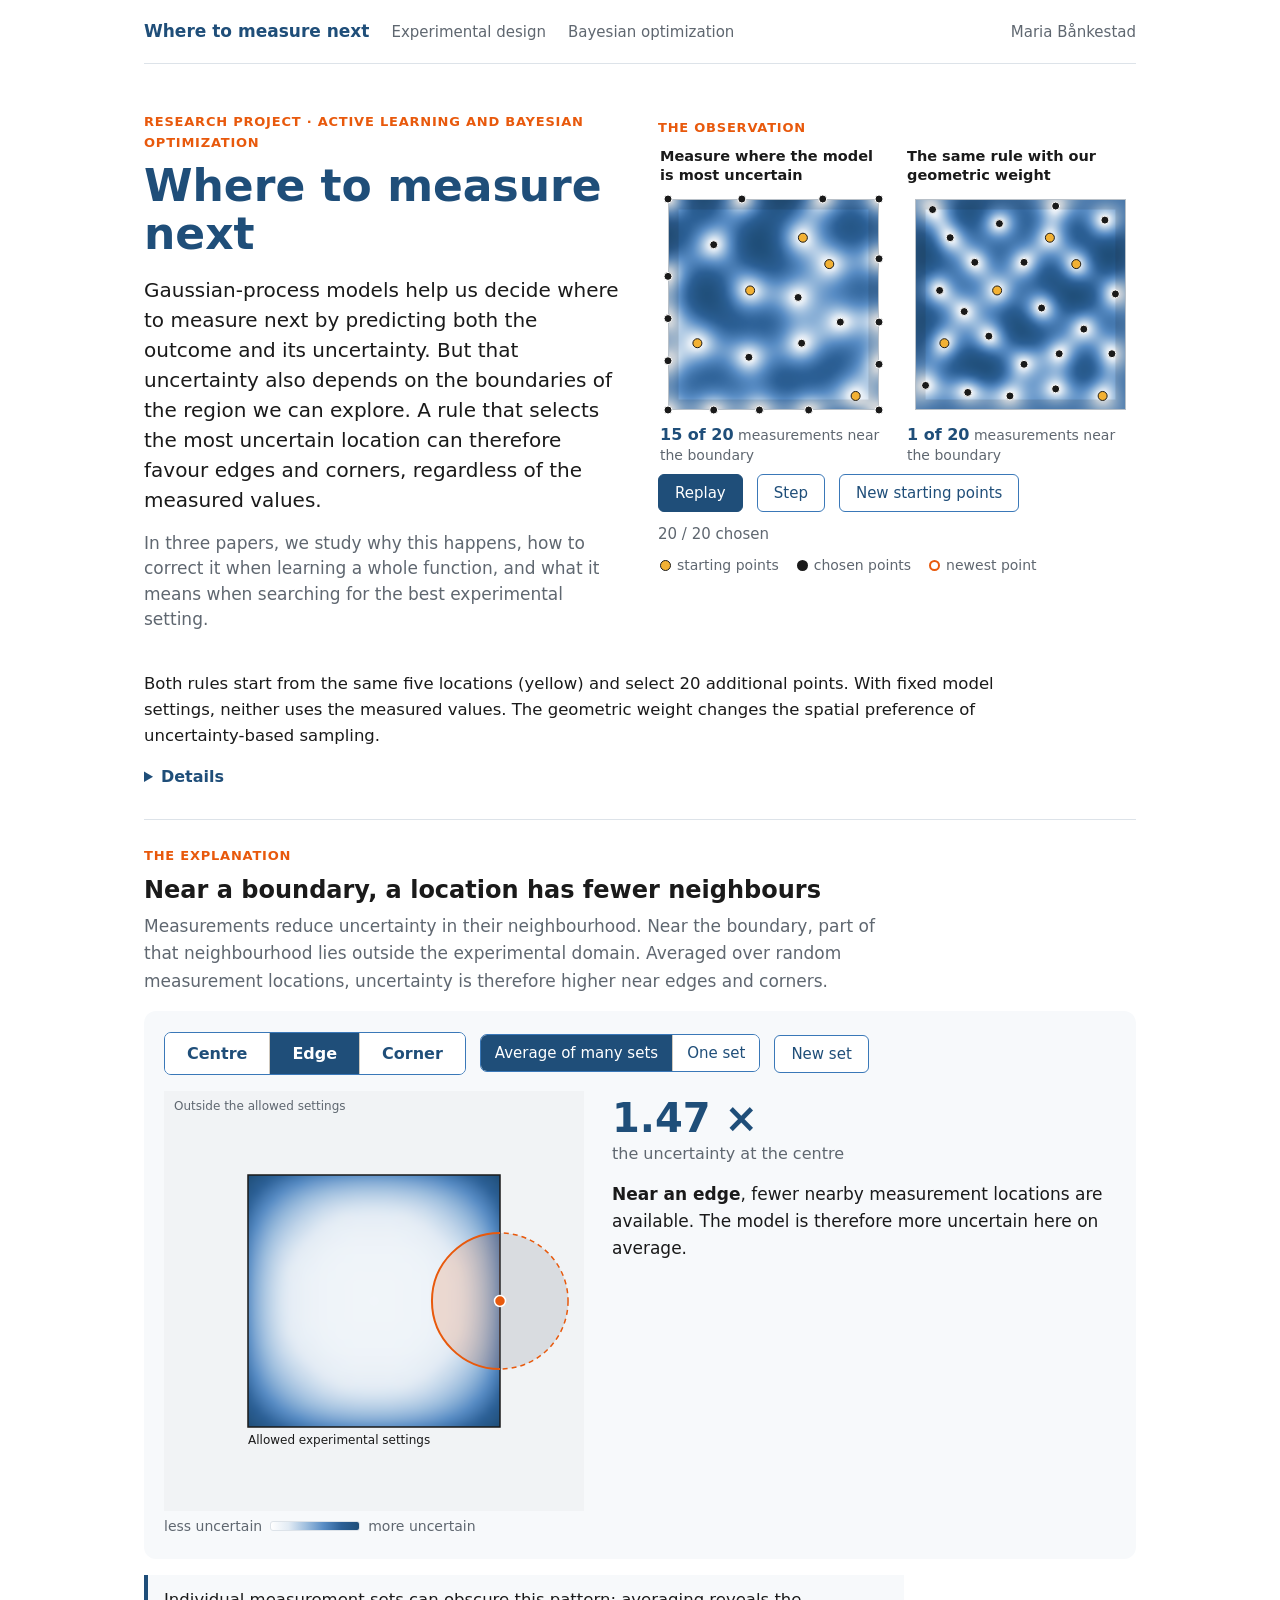
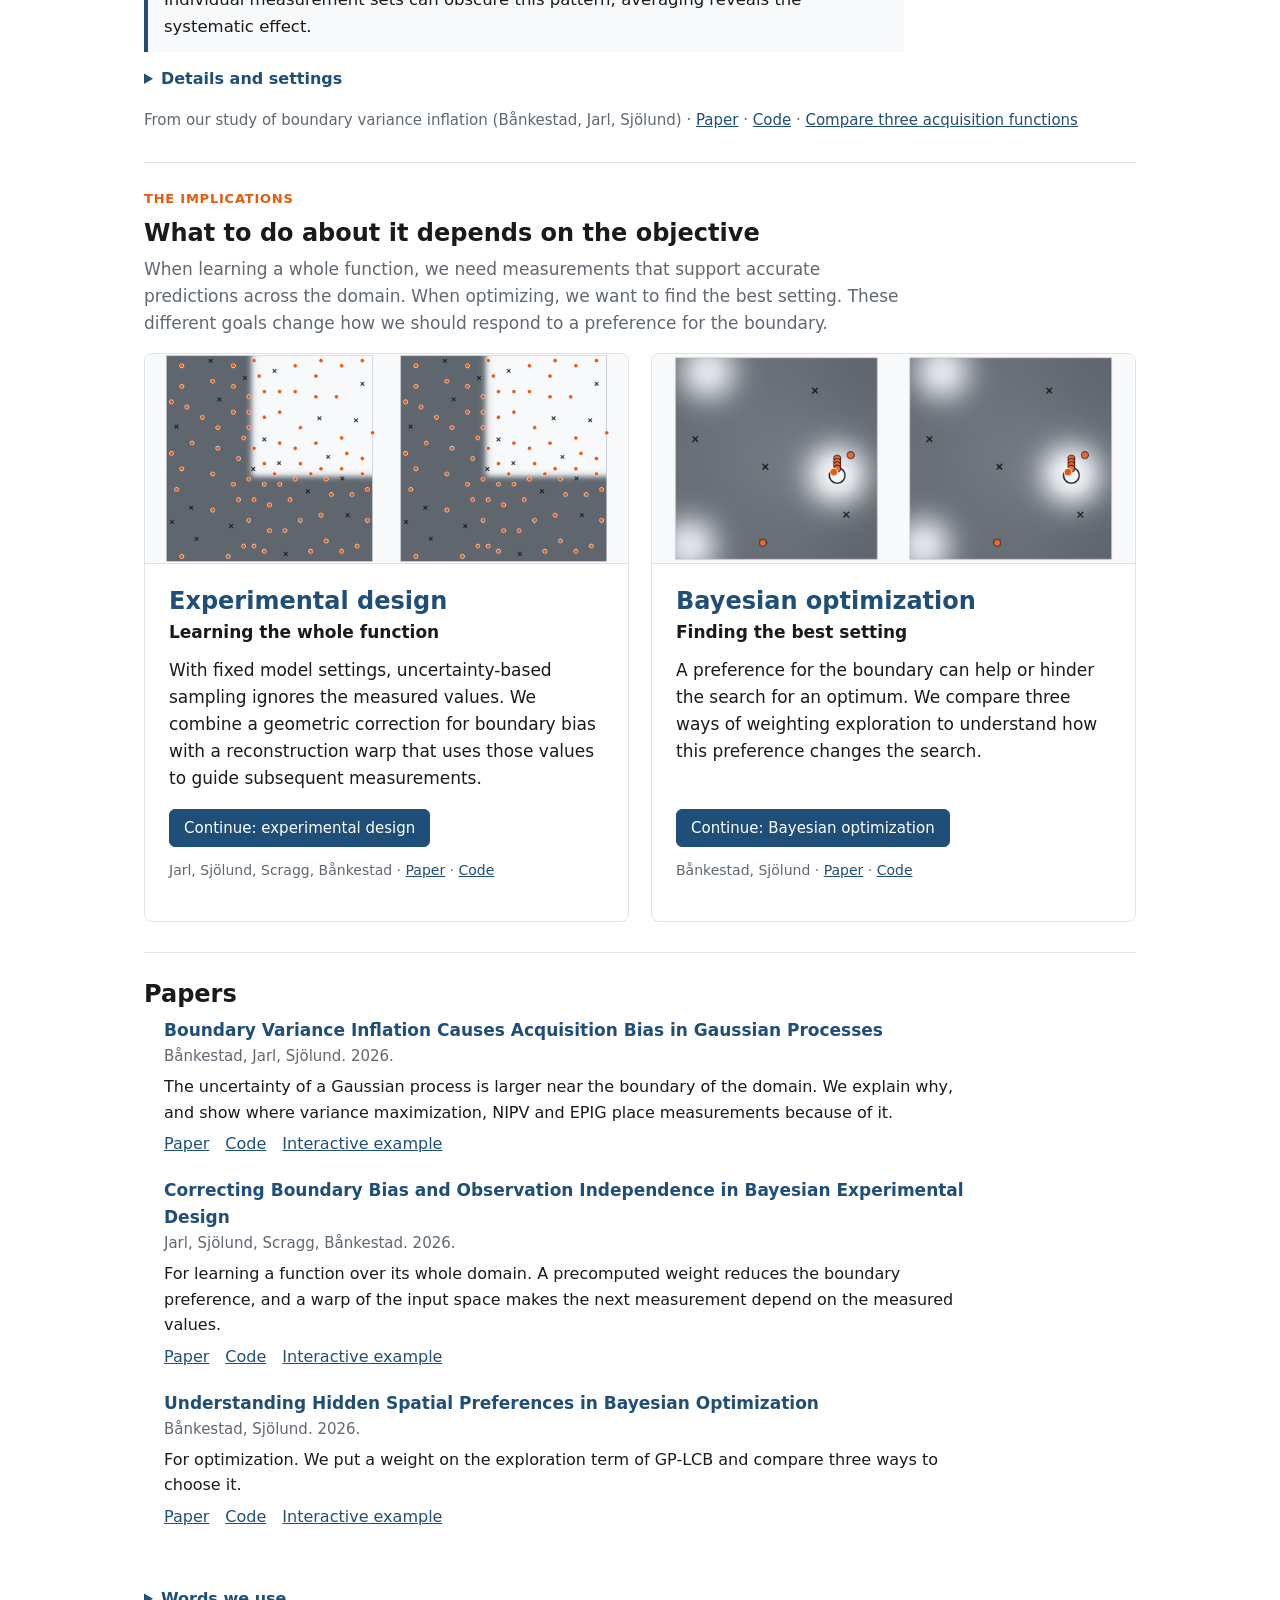
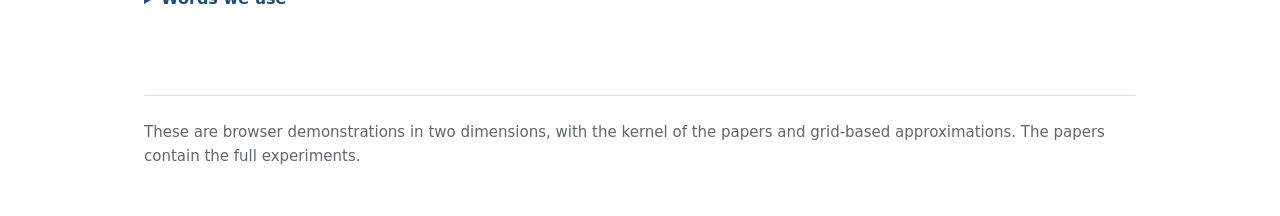
==== docs/index.html @ 1924a244 "Initial commit" ====
<!doctype html>
<html lang="en">
<head>
<meta charset="utf-8">
<meta name="viewport" content="width=device-width, initial-scale=1">
<title>Where to measure next · research project</title>
<link rel="stylesheet" href="css/site.css">
</head>
<body>
<div class="page">
<nav class="top">
  <a class="brand" href="index.html">Where to measure next</a>
  <a href="design.html">Experimental design</a>
  <a href="bo.html">Bayesian optimization</a>
  <span class="spacer"></span>
  <a href="https://mariabankestad.github.io/">Maria Bånkestad</a>
</nav>
<header class="home opening">
  <div>
    <p class="eyebrow">Research project · Active learning and Bayesian optimization</p>
    <h1>Where to measure next</h1>
    <p class="lead">Gaussian-process models help us decide where to measure next by predicting both the outcome and
    its uncertainty. But that uncertainty also depends on the boundaries of the region we can explore. A rule that
    selects the most uncertain location can therefore favour edges and corners, regardless of the measured values.</p>
    <p class="lead-sub">In three papers, we study why this happens, how to correct it when learning a whole function,
    and what it means when searching for the best experimental setting.</p>
  </div>
  <figure class="mini" id="top-demo">
    <p class="eyebrow">The observation</p>
    <div class="sq-row n2">
      <div><p class="cap">Measure where the model is most uncertain</p><canvas class="s-plain"></canvas>
        <p class="under"><b class="s-plain-n"></b> measurements near the boundary</p></div>
      <div><p class="cap">The same rule with our geometric weight</p><canvas class="s-geo"></canvas>
        <p class="under"><b class="s-geo-n"></b> measurements near the boundary</p></div>
    </div>
    <div class="bar" style="margin-top:8px"><button class="main s-play">Replay</button><button class="s-step">Step</button><button class="s-seed">New starting points</button><span class="count s-count"></span></div>
    <div class="key"><span><i style="background:#f2b134;border:1px solid #1a1a1a"></i>starting points</span><span><i style="background:#1a1a1a"></i>chosen points</span><span><i class="o"></i>newest point</span></div>
  </figure>
</header>

<section class="story" id="observation">
  <p class="caption">Both rules start from the same five locations (yellow) and select 20 additional points. With
  fixed model settings, neither uses the measured values. The geometric weight changes the spatial preference of
  uncertainty-based sampling.</p>
  <details class="math">
    <summary>Details</summary>
    <p>Gaussian process with a Matérn-5/2 kernel and lengthscale 0.268 on the unit square, with negligible noise
    (10<sup>−8</sup>). The score on the left is the posterior standard deviation σ(x); on the right it is
    g<sub>N</sub>(x) · σ(x), where g<sub>N</sub> is the geometric weight from our optimization paper for N
    measurements. Blue shows the score, and the next point is the best of a 61 × 61 grid. The five starting points
    are a scrambled Sobol sequence. The shaded band is closer than 0.05 to the boundary
    and occupies 19 % of the domain's area.</p>
  </details>
</section>

<section class="story" id="why">
  <p class="eyebrow">The explanation</p>
  <h2>Near a boundary, a location has fewer neighbours</h2>
  <p class="demo-text">Measurements reduce uncertainty in their neighbourhood. Near the boundary, part of that
  neighbourhood lies outside the experimental domain. Averaged over random measurement locations, uncertainty is
  therefore higher near edges and corners.</p>
  <div class="stage">
    <div class="bar" style="margin-top:0">
      <span class="seg big" id="why-pos" role="group" aria-label="Position of the marker"><button data-v="centre">Centre</button><button data-v="edge">Edge</button><button data-v="corner">Corner</button></span>
      <span class="seg" id="why-view" role="group" aria-label="Which uncertainty to show"><button data-v="avg">Average of many sets</button><button data-v="one">One set</button></span>
      <button id="why-new">New set</button>
    </div>
    <div class="why">
      <p class="result"><b id="why-ratio"></b> <span id="why-ref"></span></p>
      <figure style="margin:0">
        <canvas class="sq" id="why-map" tabindex="0" role="img" aria-label="Map of the model's uncertainty over the allowed settings, with a movable circle. Use the arrow keys to move the circle."></canvas>
        <div class="scale" style="margin-top:4px">less uncertain <i class="blue"></i> more uncertain</div>
      </figure>
      <p class="say" id="why-say"></p>
    </div>
  </div>
  <p class="takeaway">Individual measurement sets can obscure this pattern; averaging reveals the systematic effect.</p>
  <details class="math" id="why-more">
    <summary>Details and settings</summary>
    <p>Gaussian process with a Matérn-5/2 kernel and noise variance 0.0025. We average the posterior variance over
    64 random measurement sets and the eight symmetries of the square. The map shows the square root of this average,
    expressed in standard-deviation units. For one set, the map is the posterior standard deviation of that set, and
    the readout compares with its average over the domain.</p>
    <p>The influence of a measurement fades with distance; the circle has the radius of the lengthscale and is not a
    hard limit. <span id="why-share"></span> The axes can be read as two experimental settings, such as temperature
    and pressure. The chart shows the uncertainty along the dashed line through the marker.</p>
    <div class="controls" style="grid-template-columns:1fr 1fr">
      <div class="ctrl"><span>Number of measurements</span><output id="why-n-o"></output><input type="range" id="why-n" min="4" max="60" step="1" value="12" aria-label="Number of measurements"></div>
      <div class="ctrl"><span>Lengthscale</span><output id="why-ell-o"></output><input type="range" id="why-ell" min="0.1" max="0.35" step="0.01" value="0.27" aria-label="Lengthscale"></div>
    </div>
    <canvas class="chart" id="why-cut"></canvas>
  </details>
  <p class="from">From our study of boundary variance inflation (Bånkestad, Jarl, Sjölund) ·
    <a href="https://arxiv.org/abs/2606.07561">Paper</a> · <a href="https://github.com/mariabankestad/gp-boundary-bias">Code</a> ·
    <a href="design.html#boundary">Compare three acquisition functions</a></p>
</section>

<section class="story objectives">
  <p class="eyebrow">The implications</p>
  <h2>What to do about it depends on the objective</h2>
  <p class="demo-text">When learning a whole function, we need measurements that support accurate predictions
  across the domain. When optimizing, we want to find the best setting. These different goals change how we should
  respond to a preference for the boundary.</p>
  <main class="projects apps">
    <article>
      <div class="picture demo-shot"><img src="figures/card_design.png" alt="Measurements on a function with a sharp transition, and the reconstruction from them"></div>
      <div class="text">
        <h2>Experimental design</h2>
        <p class="goal">Learning the whole function</p>
        <p>With fixed model settings, uncertainty-based sampling ignores the measured values. We combine a geometric
        correction for boundary bias with a reconstruction warp that uses those values to guide subsequent
        measurements.</p>
        <div class="links"><a class="main" href="design.html">Continue: experimental design</a></div>
        <p class="from">Jarl, Sjölund, Scragg, Bånkestad · <a href="https://arxiv.org/abs/2602.01898">Paper</a> · <a href="https://github.com/DiffUse-AI/warp_gp">Code</a></p>
      </div>
    </article>
    <article>
      <div class="picture demo-shot"><img src="figures/card_bo.png" alt="Evaluations approaching the best basin of a landscape"></div>
      <div class="text">
        <h2>Bayesian optimization</h2>
        <p class="goal">Finding the best setting</p>
        <p>A preference for the boundary can help or hinder the search for an optimum. We compare three ways of
        weighting exploration to understand how this preference changes the search.</p>
        <div class="links"><a class="main" href="bo.html">Continue: Bayesian optimization</a></div>
        <p class="from">Bånkestad, Sjölund · <a href="https://arxiv.org/abs/2610.14696">Paper</a> · <a href="https://github.com/mariabankestad/spatial-bo">Code</a></p>
      </div>
    </article>
  </main>
</section>

<section class="pubs story" id="papers">
  <h2>Papers</h2>
  <ul class="papers">
    <li><b>Boundary Variance Inflation Causes Acquisition Bias in Gaussian Processes</b>
      <cite>Bånkestad, Jarl, Sjölund. 2026.</cite>
      <p>The uncertainty of a Gaussian process is larger near the boundary of the domain. We explain why, and show
      where variance maximization, NIPV and EPIG place measurements because of it.</p>
      <span><a href="https://arxiv.org/abs/2606.07561">Paper</a><a href="https://github.com/mariabankestad/gp-boundary-bias">Code</a><a href="design.html#boundary">Interactive example</a></span></li>
    <li><b>Correcting Boundary Bias and Observation Independence in Bayesian Experimental Design</b>
      <cite>Jarl, Sjölund, Scragg, Bånkestad. 2026.</cite>
      <p>For learning a function over its whole domain. A precomputed weight reduces the boundary preference, and a
      warp of the input space makes the next measurement depend on the measured values.</p>
      <span><a href="https://arxiv.org/abs/2602.01898">Paper</a><a href="https://github.com/DiffUse-AI/warp_gp">Code</a><a href="design.html">Interactive example</a></span></li>
    <li><b>Understanding Hidden Spatial Preferences in Bayesian Optimization</b>
      <cite>Bånkestad, Sjölund. 2026.</cite>
      <p>For optimization. We put a weight on the exploration term of GP-LCB and compare three ways to choose it.</p>
      <span><a href="https://arxiv.org/abs/2610.14696">Paper</a><a href="https://github.com/mariabankestad/spatial-bo">Code</a><a href="bo.html">Interactive example</a></span></li>
  </ul>
</section>

<details class="words">
  <summary>Words we use</summary>
  <dl>
    <dt>Gaussian process</dt><dd>A model that predicts a function from a few measurements and says how uncertain each prediction is.</dd>
    <dt>Kernel, lengthscale</dt><dd>The kernel says how strongly two points inform each other. The lengthscale is the distance over which they do.</dd>
    <dt>Acquisition function</dt><dd>A rule that uses the model to give every location a score. The next measurement goes where the score is highest.</dd>
    <dt>Experimental design</dt><dd>Choosing measurements to learn the whole function as well as possible.</dd>
    <dt>Bayesian optimization</dt><dd>Choosing evaluations to find the best value of the function.</dd>
    <dt>Boundary bias</dt><dd>The preference of an acquisition function for the edges of the domain, caused by the shape of the domain and not by the measured values.</dd>
  </dl>
</details>

<footer>These are browser demonstrations in two dimensions, with the kernel of the papers and grid-based approximations. The papers contain the full experiments.</footer>
</div>
<script src="data/fields.js"></script>
<script src="js/common.js"></script>
<script src="js/gp.js"></script>
<script src="js/hero.js"></script>
</body>
</html>
---- docs/css/site.css ----
:root {
  --navy: #1f4e79;
  --blue: #3a78b8;
  --light: #7ea6cf;
  --pale: #e9eff5;
  --ink: #1a1a1a;
  --muted: #5f6770;
  --line: #dde3e9;
  --accent: #e8590c;
}
* { box-sizing: border-box; }
body {
  margin: 0;
  background: #fff;
  color: var(--ink);
  font: 17px/1.6 system-ui, -apple-system, "Segoe UI", Roboto, sans-serif;
}
.page { max-width: 1040px; margin: 0 auto; padding: 0 24px; }
a { color: var(--navy); }
header.home { padding: 48px 0 24px; }
header.home h1 { margin: 0 0 16px; color: var(--navy); font-size: 44px; line-height: 1.1; }
.lead { max-width: 720px; margin: 0; font-size: 20px; line-height: 1.5; }
.projects { display: grid; grid-template-columns: 1fr 1fr; gap: 28px; padding-bottom: 56px; }
article { display: flex; flex-direction: column; border: 1px solid var(--line); border-radius: 8px; overflow: hidden; }
.picture { display: flex; align-items: center; height: 250px; padding: 12px; background: #fff; border-bottom: 1px solid var(--line); }
.picture img { display: block; width: 100%; max-height: 100%; object-fit: contain; }
.text { display: flex; flex: 1; flex-direction: column; padding: 22px 24px 24px; }
article h2 { margin: 0 0 2px; font-size: 24px; line-height: 1.3; }
.lead-sub { max-width: 720px; margin: 16px 0 0; color: var(--muted); font-size: 17px; line-height: 1.5; }
.text p { margin: 0 0 16px; }
.links { display: flex; flex-wrap: wrap; gap: 10px; margin-top: auto; }
.links a { padding: 6px 14px; border: 1px solid var(--blue); border-radius: 6px; color: var(--navy); font-size: 15px; text-decoration: none; }
.links a.main { background: var(--navy); border-color: var(--navy); color: #fff; }
.links a:hover, .links a:focus-visible { background: var(--pale); }
.links a.main:hover, .links a.main:focus-visible { background: var(--blue); }
footer { padding: 24px 0 48px; border-top: 1px solid var(--line); color: var(--muted); font-size: 15px; }
nav.top { display: flex; align-items: center; gap: 22px; padding: 18px 0; border-bottom: 1px solid var(--line); font-size: 15px; }
nav.top a { text-decoration: none; color: var(--muted); }
nav.top a.brand { color: var(--navy); font-weight: 600; font-size: 17px; }
nav.top a.current { color: var(--ink); }
nav.top .spacer { flex: 1; }
.model h1 { margin: 36px 0 8px; color: var(--navy); font-size: 34px; line-height: 1.15; }
.model .lead { font-size: 18px; }
.model h2 { margin: 44px 0 12px; font-size: 24px; }
.note { margin: 6px 0 0; color: var(--muted); font-size: 15px; }
.model h3 { margin: 40px 0 6px; font-size: 20px; }
.controls { display: grid; grid-template-columns: 1fr 1fr 1fr; gap: 24px; margin-top: 18px; }
.ctrl { display: grid; grid-template-columns: 1fr auto; align-items: center; gap: 2px 10px; margin: 6px 0 10px; font-size: 15px; }
.ctrl output { color: var(--muted); font-variant-numeric: tabular-nums; }
.ctrl input[type=range] { grid-column: 1 / -1; width: 100%; accent-color: var(--navy); }
.pair { display: grid; grid-template-columns: 1fr 1fr 1.3fr; gap: 20px; margin-top: 20px; }
.pair figure { margin: 0; min-width: 0; }
.pair img { display: block; width: 100%; border: 1px solid var(--line); border-radius: 8px; }
.pair figcaption { margin-top: 6px; font-size: 14px; color: var(--muted); text-align: center; }
@media (max-width: 800px) {
  .page { padding: 0 16px; }
  header.home { padding: 44px 0 28px; }
  header.home h1 { font-size: 36px; }
  .lead { font-size: 18px; }
  .projects { grid-template-columns: 1fr; }
  .picture { height: auto; }
  .model h1 { font-size: 28px; }
  .controls { grid-template-columns: 1fr; gap: 8px; }
  .pair { grid-template-columns: 1fr 1fr; }
}
.seg { display: flex; margin: 3px 0 4px; border: 1px solid #cfc8bd; border-radius: 6px; overflow: hidden; }
.seg button { flex: 1; padding: 1px 0; border: 0; background: #fff; font: inherit; font-size: 15px; cursor: pointer; color: var(--ink); }
.seg button + button { border-left: 1px solid #cfc8bd; }
.seg button.on { background: var(--cond); color: #fff; }
.words { padding: 0 0 48px; }
.words h2 { margin: 0 0 12px; font-size: 20px; }
.words dl { display: grid; grid-template-columns: max-content 1fr; gap: 6px 22px; margin: 0; font-size: 16px; }
.words dt { font-weight: 600; }
.words dd { margin: 0; color: var(--ink); }
@media (max-width: 800px) {
  .words dl { grid-template-columns: 1fr; gap: 0; }
  .words dd { margin-bottom: 8px; }
}
@media (max-width: 860px) {
  nav.top { flex-wrap: wrap; gap: 8px 16px; }
}
.demo-text { max-width: 760px; margin: 0 0 4px; color: var(--muted); }
.sq-row { display: grid; gap: 16px; margin-top: 14px; }
.sq-row.n2 { grid-template-columns: 1fr 1fr; }
.sq-row.n3 { grid-template-columns: repeat(3, 1fr); }
.sq-row.n4 { grid-template-columns: repeat(4, 1fr); }
.sq-row figure { margin: 0; min-width: 0; }
.sq-row figcaption { display: flex; justify-content: space-between; gap: 8px; margin: 0 2px 4px; font-size: 15px; font-weight: 600; }
.sq-row figcaption span { color: var(--muted); font-weight: 400; font-size: 14px; font-variant-numeric: tabular-nums; }
.sq-row canvas { display: block; width: 100%; aspect-ratio: 1; cursor: default; }
.sq-row canvas.click { cursor: crosshair; }
.sq-row .under { margin: 4px 2px 0; color: var(--muted); font-size: 14px; line-height: 1.4; }
.bar { display: flex; flex-wrap: wrap; align-items: center; gap: 10px 14px; margin-top: 16px; font-size: 15px; }
.bar button { padding: 6px 16px; border: 1px solid var(--blue); border-radius: 6px; background: #fff; color: var(--navy); font: inherit; font-size: 15px; cursor: pointer; }
.bar button.main { background: var(--navy); border-color: var(--navy); color: #fff; }
.bar button:hover { background: var(--pale); }
.bar button.main:hover { background: var(--blue); }
.bar select { font: inherit; font-size: 15px; padding: 5px 6px; border: 1px solid var(--line); border-radius: 6px; background: #fff; }
.bar label { display: inline-flex; align-items: center; gap: 8px; }
.bar input[type=range] { width: 150px; accent-color: var(--navy); }
.bar output { min-width: 34px; color: var(--muted); font-variant-numeric: tabular-nums; }
.bar .count { color: var(--muted); font-variant-numeric: tabular-nums; }
.bar .spacer { flex: 1; }
.chart-wide canvas { display: block; width: 100%; height: 260px; margin-top: 6px; }
.key { display: flex; flex-wrap: wrap; gap: 4px 18px; margin: 8px 2px 0; color: var(--muted); font-size: 14px; }
.key i { display: inline-block; width: 11px; height: 11px; margin-right: 6px; border-radius: 50%; vertical-align: -1px; }
.key i.x { width: auto; height: auto; border-radius: 0; font-style: normal; font-weight: 700; color: var(--ink); }
.key i.o { background: none; border: 2px solid var(--accent); }
.explain { max-width: 760px; }
.explain p { margin: 0 0 12px; }
.paper-ref { margin: 10px 0 0; color: var(--muted); font-size: 15px; }
.section-links { display: flex; flex-wrap: wrap; gap: 10px; margin: 14px 0 0; }
.section-links a { padding: 5px 13px; border: 1px solid var(--blue); border-radius: 6px; color: var(--navy); font-size: 15px; text-decoration: none; }
.section-links a:hover { background: var(--pale); }
@media (max-width: 860px) {
  .sq-row.n3 { grid-template-columns: 1fr; }
  .sq-row.n4 { grid-template-columns: 1fr 1fr; }
  .sq-row.n3 canvas { max-width: 420px; }
}
@media (max-width: 520px) {
  .sq-row.n2 { grid-template-columns: 1fr; }
}
.seg { display: inline-flex; border: 1px solid var(--blue); border-radius: 7px; overflow: hidden; }
.seg button { padding: 6px 14px; border: 0; border-left: 1px solid var(--blue); border-radius: 0; background: #fff; color: var(--navy); font: inherit; font-size: 15px; cursor: pointer; }
.seg button:first-child { border-left: 0; }
.seg button.on { background: var(--navy); color: #fff; }
.bar .seg button:hover { background: var(--pale); }
.bar .seg button.on:hover { background: var(--navy); }
.scale { display: inline-flex; align-items: center; gap: 8px; color: var(--muted); font-size: 14px; }
.scale i { display: inline-block; width: 90px; height: 10px; border-radius: 3px; border: 1px solid var(--line); }
.scale i.blue { background: linear-gradient(90deg, #fff, #e2ebf4, #9ebede, #588cc4, #2c6096, #1f4e79); }
.scale i.warm { background: linear-gradient(90deg, #fff, #fde7d6, #f6ad78, #e8590c, #963205); }
.scale i.grey { background: linear-gradient(90deg, #60666e, #a0a6ac, #d6dadf, #f8f9fa); }
.why { display: grid; grid-template-columns: 380px 1fr; gap: 28px; align-items: start; margin-top: 14px; }
.why canvas.sq { display: block; width: 100%; aspect-ratio: 1; cursor: grab; touch-action: none; }
.why canvas.chart { display: block; width: 100%; height: 210px; }
.say { margin: 0 0 10px; font-size: 16.5px; min-height: 52px; }
.sub { display: block; margin: 0 2px 6px; color: var(--muted); font-size: 14px; font-weight: 400; line-height: 1.35; min-height: 38px; }
.sq-row figcaption.stack { display: block; }
.takeaway { margin: 16px 0 0; padding: 12px 16px; border-left: 4px solid var(--navy); background: #f7f9fb; max-width: 760px; font-size: 16.5px; }
.picture.demo-shot { padding: 0; height: 210px; background: #f7f9fb; }
.picture.demo-shot img { object-fit: cover; height: 100%; }
@media (max-width: 860px) {
  .why { grid-template-columns: 1fr; }
  .why canvas.sq { max-width: 420px; }
}
.why { grid-template-columns: 440px 1fr; }
details { margin-top: 14px; max-width: 760px; }
details summary { cursor: pointer; color: var(--navy); font-weight: 600; font-size: 16px; }
details.math p { margin: 10px 0 0; }
details.math .eq { margin: 8px 0 0 14px; font-family: Georgia, "Times New Roman", serif; font-size: 17px; }
.pubs { padding: 0 0 36px; }
.pubs h2 { margin: 0 0 10px; font-size: 20px; }
.pubs ul { margin: 0; padding-left: 20px; font-size: 16px; }
.pubs li { margin-bottom: 8px; }
.pubs a { margin-left: 8px; }
.sq-row .under.state { color: var(--ink); min-height: 40px; }
.sq-row figcaption.op { justify-content: flex-start; }
canvas:focus-visible { outline: 2px solid var(--accent); outline-offset: 2px; }
@media (max-width: 860px) {
  .why { grid-template-columns: 1fr; }
}
.seg button { white-space: nowrap; }
.sq-row.n2 { grid-template-columns: minmax(0, 1fr) minmax(0, 1fr); }
@media (max-width: 700px) {
  .seg { flex-wrap: wrap; }
}
@media (max-width: 520px) {
  .sq-row.n2 { grid-template-columns: 1fr; }
}
.hint { margin: 8px 0 0; color: var(--navy); font-size: 15px; font-weight: 600; }
.key i.dash { width: 18px; height: 0; border-radius: 0; background: none; border-top: 2px dashed #5f6770; vertical-align: 3px; }
.key i.sqr { border-radius: 0; background: none; border: 2px solid #1a1a1a; }
.key .scale { margin-right: 6px; }
.sq-row.pair { max-width: 860px; }
details.words { margin: 0 0 36px; max-width: none; }
details.words dl { margin-top: 12px; }
.bar input[type=checkbox] { accent-color: var(--navy); }
.model h2[id] { scroll-margin-top: 12px; }
@media (max-width: 700px) {
  .bar label { flex-wrap: wrap; max-width: 100%; }
  .seg { max-width: 100%; }
  .seg button { white-space: normal; }
}
.opening { display: grid; grid-template-columns: 1fr 1.05fr; gap: 36px; align-items: center; }
.opening .lead { max-width: none; }
.mini .sq-row { margin-top: 0; }
.mini .under b { color: var(--navy); font-size: 16px; }
.stage { margin-top: 16px; padding: 18px 20px 20px; border-radius: 12px; background: #f7f9fb; }
.stage .why { margin-top: 12px; }
.seg.big button { padding: 8px 22px; font-size: 16px; font-weight: 600; }
.objectives { padding-bottom: 30px; border-bottom: 1px solid var(--line); margin-bottom: 30px; }
.objectives > h2 { margin: 0 0 6px; font-size: 22px; }
.projects.apps { grid-template-columns: 1fr 1fr; gap: 22px; margin-top: 16px; padding: 0; }
.projects.apps article h2 { font-size: 20px; }
@media (max-width: 860px) {
  .opening, .projects.apps { grid-template-columns: 1fr; }
}
.mini .sq-row.n2 { grid-template-columns: minmax(0, 1fr) minmax(0, 1fr); }
@media (max-width: 520px) {
  .stage { padding: 14px 12px 16px; }
}
.eyebrow { margin: 0 0 8px; font-size: 13px; font-weight: 600; letter-spacing: 0.06em; text-transform: uppercase; color: var(--accent); }
.eyebrow a { color: inherit; text-decoration: none; }
.eyebrow a:hover { text-decoration: underline; }
.opening { align-items: start; grid-template-columns: 1fr 1fr; }
.opening .lead-sub { max-width: none; }
figure.mini { margin: 6px 0 0; }
.mini .cap { margin: 0 2px 4px; font-size: 14.5px; font-weight: 600; line-height: 1.3; min-height: 38px; }
.mini canvas { display: block; width: 100%; aspect-ratio: 1; }
.story { padding: 26px 0 30px; border-top: 1px solid var(--line); }
.story > h2 { margin: 0 0 8px; font-size: 24px; line-height: 1.25; }
#observation { border-top: 0; padding-top: 0; }
.from { margin: 16px 0 0; font-size: 15px; color: var(--muted); }
.text .from { margin-top: 12px; font-size: 14px; }
details.math .controls { margin-top: 10px; }
details.math canvas.chart { display: block; width: 100%; height: 210px; }
.objectives { border-bottom: 0; margin-bottom: 0; }
.pubs.story { padding-bottom: 36px; }
@media (max-width: 860px) {
  .opening { grid-template-columns: 1fr; }
}
.caption { max-width: 860px; margin: 14px 0 0; font-size: 16.5px; }
.stage .why { display: grid; grid-template-columns: 420px 1fr; grid-template-areas: "fig result" "fig say"; grid-template-rows: auto 1fr; gap: 6px 28px; align-items: start; }
.stage .why figure { grid-area: fig; }
.result { grid-area: result; margin: 4px 0 0; font-size: 16px; color: var(--muted); }
.result b { display: block; font-size: 40px; line-height: 1.15; color: var(--navy); font-variant-numeric: tabular-nums; }
.stage .say { grid-area: say; margin: 8px 0 0; font-size: 17px; min-height: 0; }
@media (max-width: 860px) {
  .stage .why { grid-template-columns: 1fr; grid-template-areas: "result" "fig" "say"; gap: 6px; }
  .result { margin: 0; font-size: 14px; }
  .result b { display: inline; font-size: 24px; margin-right: 4px; }
  .stage .why canvas.sq { max-width: 330px; }
  .stage .say { font-size: 15.5px; margin-top: 4px; }
  .stage .seg.big button { padding: 6px 14px; font-size: 15px; }
}
@media (max-width: 520px) {
  #why-view button { white-space: nowrap; padding: 6px 10px; }
}
.sticky { position: sticky; top: 0; z-index: 5; margin: 12px -12px 0; padding: 8px 12px 10px; background: rgba(255,255,255,0.96); border-bottom: 1px solid var(--line); }
.sticky .bar { margin-top: 0; }
.sticky .bar + .bar { margin-top: 8px; }
@media (max-width: 700px) {
  .sticky .bar { gap: 6px 8px; }
  .sticky button, .sticky select { padding: 4px 9px; font-size: 14px; }
  .sticky .scale, .sticky label:has(#w-prev) { display: none; }
}
.chart-wide.tight canvas { height: 180px; margin-top: 2px; }
#warp .sq-row .under.state { min-height: 0; margin-bottom: 0; }
#warp .sq-row.n3 { margin-top: 8px; }
.projects.apps article h2 { font-size: 24px; color: var(--navy); margin-bottom: 2px; }
.projects.apps .goal { margin: 0 0 10px; font-size: 17px; font-weight: 600; color: var(--ink); }
.papers { margin: 12px 0 0; padding: 0; list-style: none; max-width: 820px; }
.papers li { margin: 0 0 20px; font-size: 16px; }
.papers b { display: block; font-size: 17px; color: var(--navy); }
.papers cite { display: block; font-style: normal; color: var(--muted); font-size: 15px; }
.papers p { margin: 6px 0; }
.papers span { display: flex; gap: 16px; }
.papers span a { margin: 0; }
.sq-row.tight { margin-top: 8px; gap: 14px; }
.sq-row.tight .under { margin-top: 2px; }
.rules { display: grid; grid-template-columns: max-content 1fr; gap: 3px 16px; margin: 14px 0 0; font-size: 15px; max-width: 760px; }
.rules dt { font-weight: 600; }
.rules dd { margin: 0; color: var(--muted); }
#parts .sq-row.n3 { max-width: 980px; }
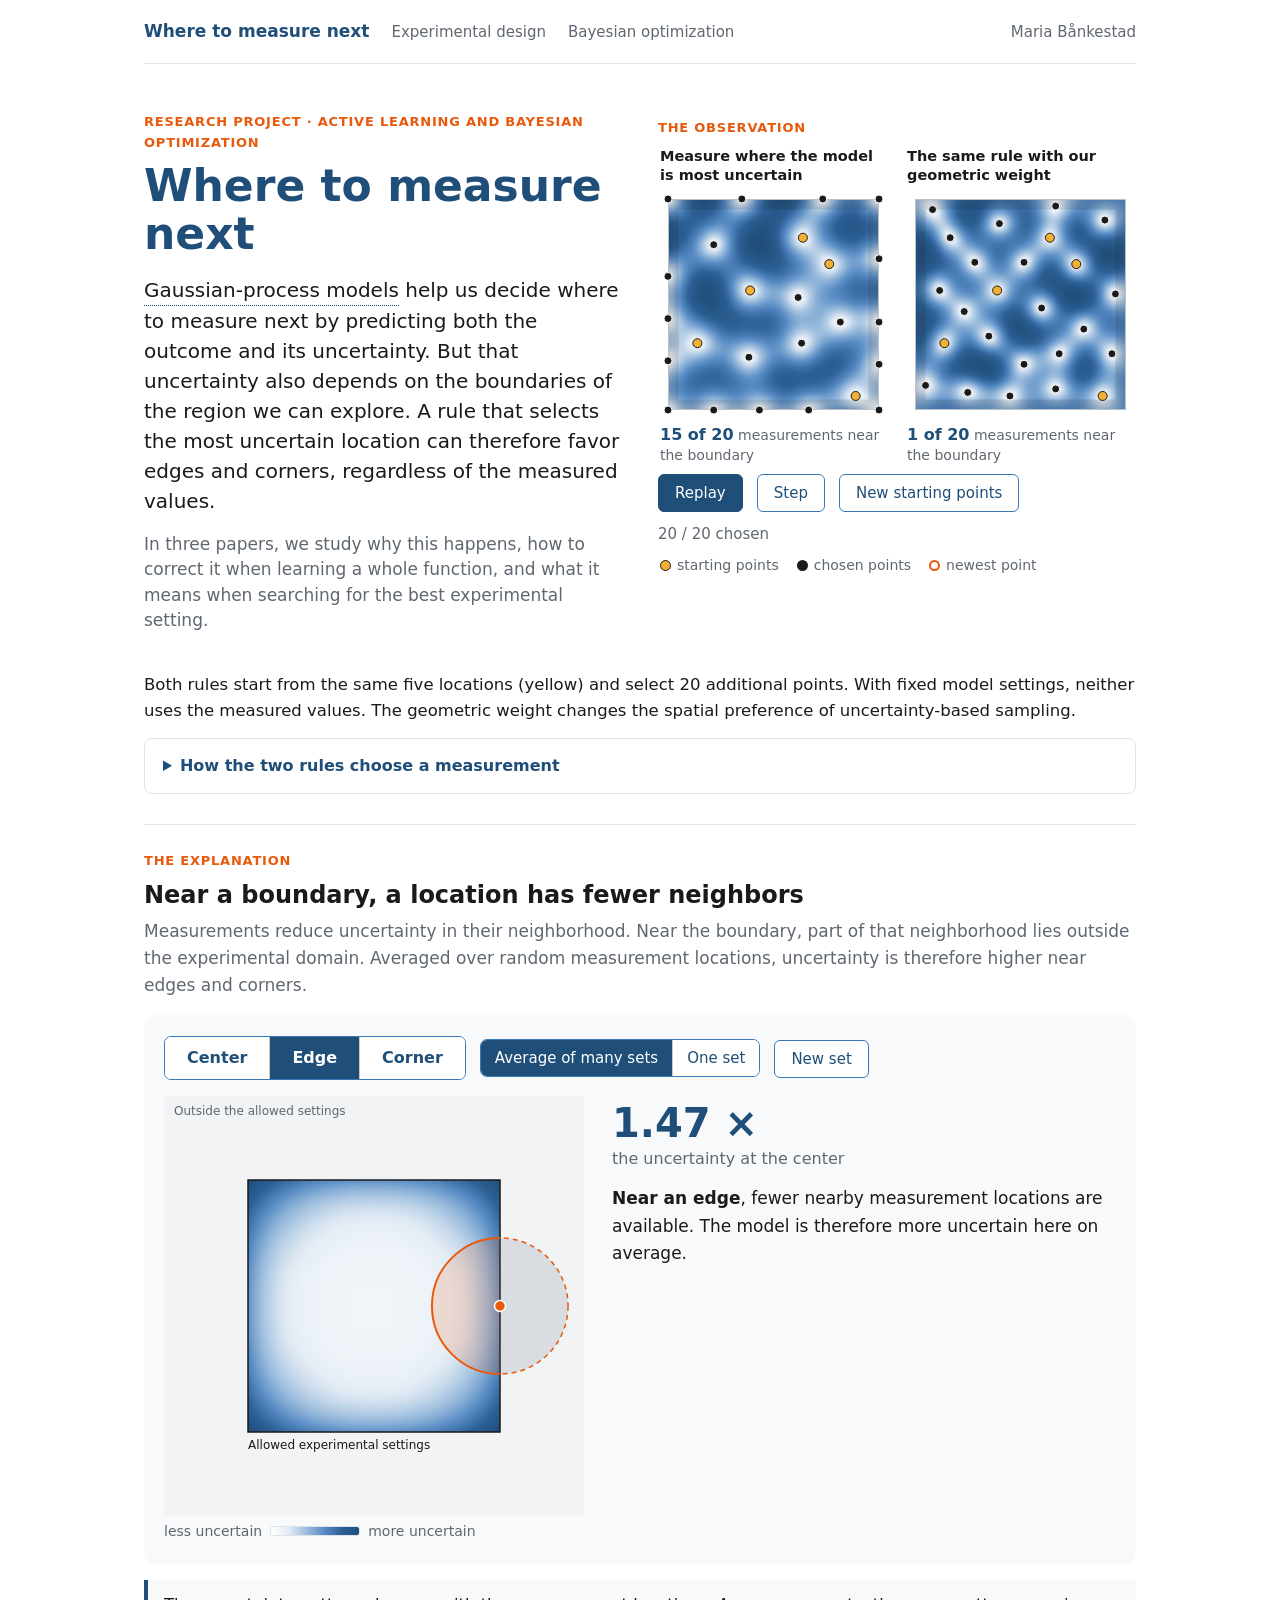
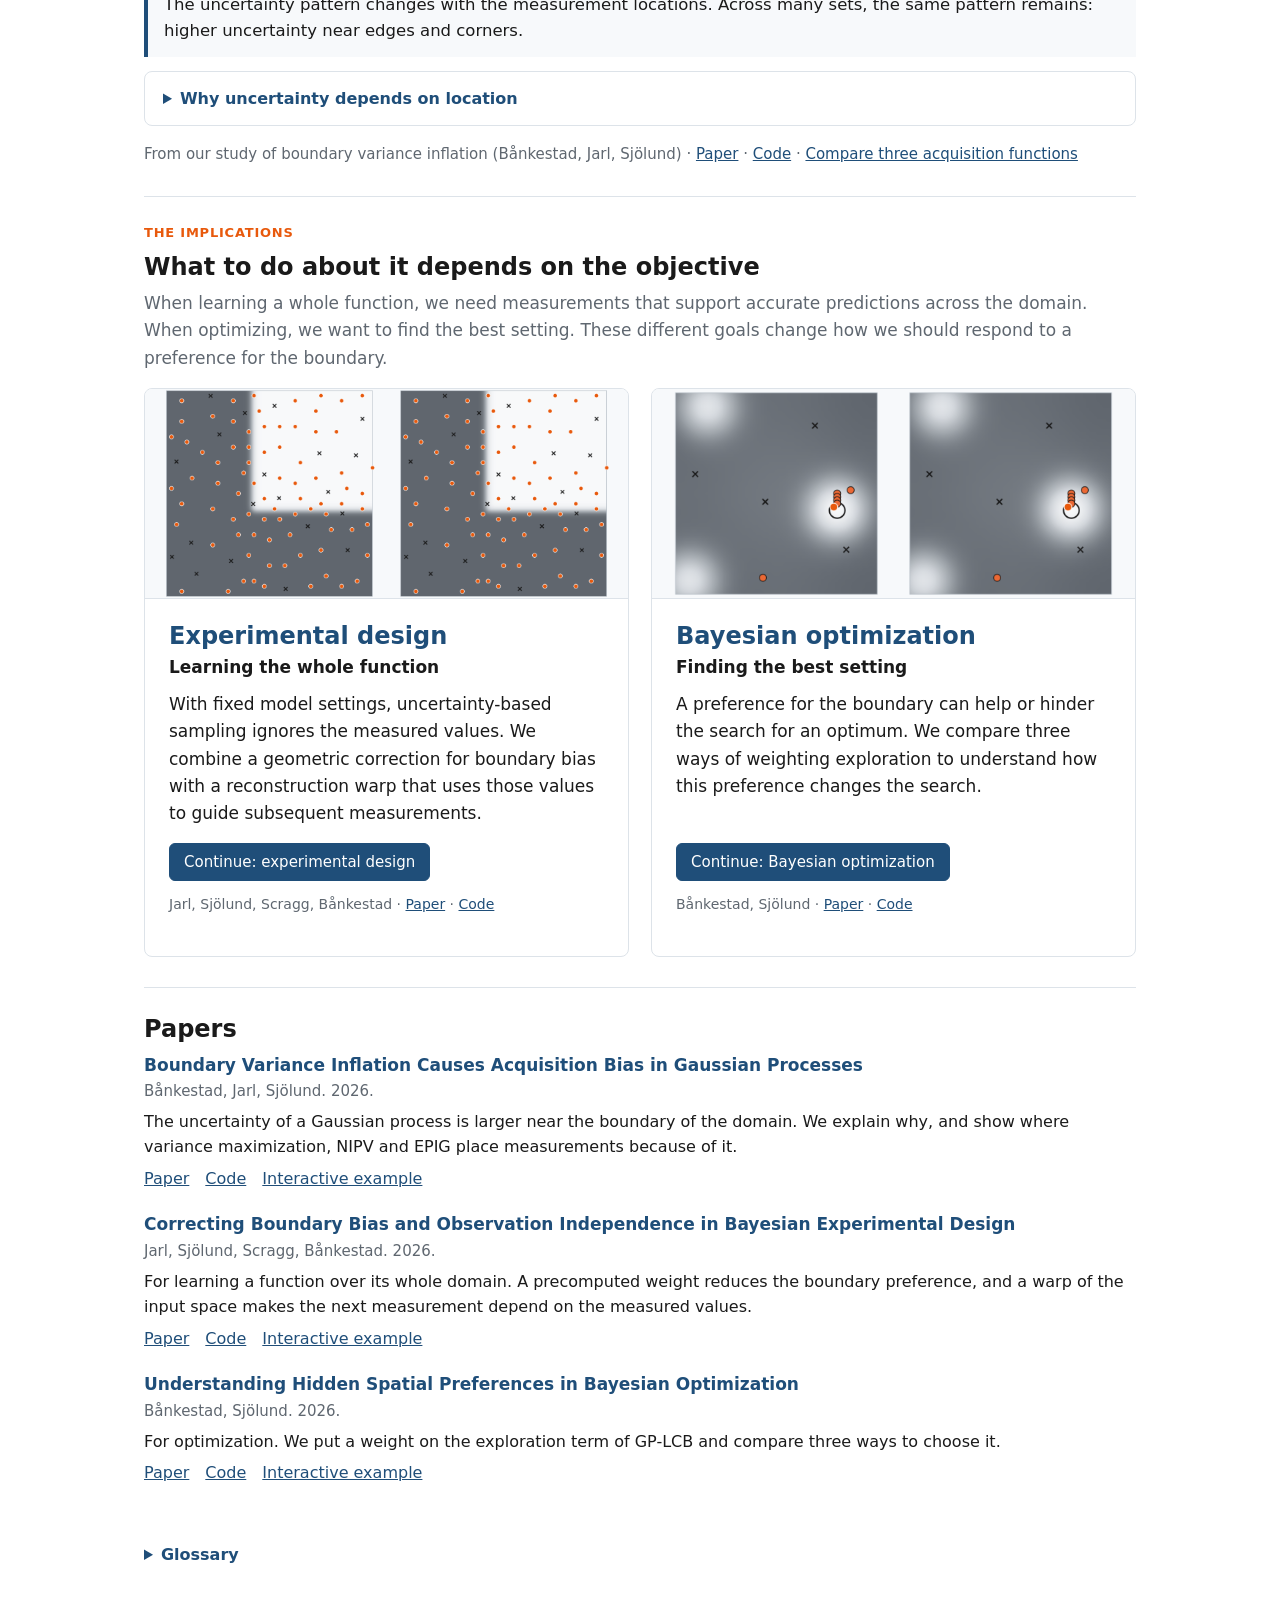
==== commit 1152305d: "some updates" ====
--- a/docs/index.html
+++ b/docs/index.html
@@ -1,5 +1,5 @@
 <!doctype html>
-<html lang="en">
+<html lang="en-US">
 <head>
 <meta charset="utf-8">
 <meta name="viewport" content="width=device-width, initial-scale=1">
@@ -21,7 +21,7 @@
     <h1>Where to measure next</h1>
     <p class="lead">Gaussian-process models help us decide where to measure next by predicting both the outcome and
     its uncertainty. But that uncertainty also depends on the boundaries of the region we can explore. A rule that
-    selects the most uncertain location can therefore favour edges and corners, regardless of the measured values.</p>
+    selects the most uncertain location can therefore favor edges and corners, regardless of the measured values.</p>
     <p class="lead-sub">In three papers, we study why this happens, how to correct it when learning a whole function,
     and what it means when searching for the best experimental setting.</p>
   </div>
@@ -43,11 +43,16 @@
   fixed model settings, neither uses the measured values. The geometric weight changes the spatial preference of
   uncertainty-based sampling.</p>
   <details class="math">
-    <summary>Details</summary>
+    <summary>How the two rules choose a measurement</summary>
+    <p>Let σ<sub>N</sub>(x) be the uncertainty after N measurements. The two scores are</p>
+    <p class="eq">a(x) = σ<sub>N</sub>(x) &nbsp; and &nbsp; a(x) = g<sub>N</sub>(x) σ<sub>N</sub>(x).</p>
+    <p>Both choose the location with the highest score. The geometric weight g<sub>N</sub> is smaller
+    where uncertainty is systematically inflated. It is computed from reference measurement locations,
+    without using their measured values.</p>
+    <h3>Settings used here</h3>
     <p>Gaussian process with a Matérn-5/2 kernel and lengthscale 0.268 on the unit square, with negligible noise
-    (10<sup>−8</sup>). The score on the left is the posterior standard deviation σ(x); on the right it is
-    g<sub>N</sub>(x) · σ(x), where g<sub>N</sub> is the geometric weight from our optimization paper for N
-    measurements. Blue shows the score, and the next point is the best of a 61 × 61 grid. The five starting points
+    (10<sup>−8</sup>). We use the geometric weight from our optimization paper.
+    Blue shows the score, and the next point is the best of a 61 × 61 grid. The five starting points
     are a scrambled Sobol sequence. The shaded band is closer than 0.05 to the boundary
     and occupies 19 % of the domain's area.</p>
   </details>
@@ -55,13 +60,13 @@
 
 <section class="story" id="why">
   <p class="eyebrow">The explanation</p>
-  <h2>Near a boundary, a location has fewer neighbours</h2>
-  <p class="demo-text">Measurements reduce uncertainty in their neighbourhood. Near the boundary, part of that
-  neighbourhood lies outside the experimental domain. Averaged over random measurement locations, uncertainty is
+  <h2>Near a boundary, a location has fewer neighbors</h2>
+  <p class="demo-text">Measurements reduce uncertainty in their neighborhood. Near the boundary, part of that
+  neighborhood lies outside the experimental domain. Averaged over random measurement locations, uncertainty is
   therefore higher near edges and corners.</p>
   <div class="stage">
     <div class="bar" style="margin-top:0">
-      <span class="seg big" id="why-pos" role="group" aria-label="Position of the marker"><button data-v="centre">Centre</button><button data-v="edge">Edge</button><button data-v="corner">Corner</button></span>
+      <span class="seg big" id="why-pos" role="group" aria-label="Position of the marker"><button data-v="centre">Center</button><button data-v="edge">Edge</button><button data-v="corner">Corner</button></span>
       <span class="seg" id="why-view" role="group" aria-label="Which uncertainty to show"><button data-v="avg">Average of many sets</button><button data-v="one">One set</button></span>
       <button id="why-new">New set</button>
     </div>
@@ -74,12 +79,21 @@
       <p class="say" id="why-say"></p>
     </div>
   </div>
-  <p class="takeaway">Individual measurement sets can obscure this pattern; averaging reveals the systematic effect.</p>
+  <p class="takeaway">The uncertainty pattern changes with the measurement locations. Across many sets, the same pattern remains: higher uncertainty near edges and corners.</p>
   <details class="math" id="why-more">
-    <summary>Details and settings</summary>
+    <summary>Why uncertainty depends on location</summary>
+    <p>For measurement locations X, a GP has posterior variance</p>
+    <p class="eq">σ²(x) = k(x, x) − k(x, X)[K(X, X) + τ²I]<sup>−1</sup>k(X, x).</p>
+    <p>The first term is the uncertainty before measuring. The second is the reduction from the
+    measurements at X: it depends on their locations, the kernel k, and the noise variance τ².
+    With these fixed, the measured values do not enter this expression.</p>
+    <p>Near a boundary, there are fewer possible measurement locations nearby. Averaging over
+    random sets X reveals the resulting increase in uncertainty. The map shows
+    √E<sub>X</sub>[σ²(x)], rather than an average of the standard deviations.</p>
+    <h3>Settings and cross-section</h3>
     <p>Gaussian process with a Matérn-5/2 kernel and noise variance 0.0025. We average the posterior variance over
-    64 random measurement sets and the eight symmetries of the square. The map shows the square root of this average,
-    expressed in standard-deviation units. For one set, the map is the posterior standard deviation of that set, and
+    64 random measurement sets and the eight symmetries of the square.
+    For one set, the map is the posterior standard deviation of that set, and
     the readout compares with its average over the domain.</p>
     <p>The influence of a measurement fades with distance; the circle has the radius of the lengthscale and is not a
     hard limit. <span id="why-share"></span> The axes can be read as two experimental settings, such as temperature
@@ -149,10 +163,10 @@
 </section>
 
 <details class="words">
-  <summary>Words we use</summary>
+  <summary>Glossary</summary>
   <dl>
     <dt>Gaussian process</dt><dd>A model that predicts a function from a few measurements and says how uncertain each prediction is.</dd>
-    <dt>Kernel, lengthscale</dt><dd>The kernel says how strongly two points inform each other. The lengthscale is the distance over which they do.</dd>
+    <dt>Kernel, lengthscale</dt><dd>The kernel says how strongly two points inform each other. The lengthscale sets how quickly this influence fades with distance.</dd>
     <dt>Acquisition function</dt><dd>A rule that uses the model to give every location a score. The next measurement goes where the score is highest.</dd>
     <dt>Experimental design</dt><dd>Choosing measurements to learn the whole function as well as possible.</dd>
     <dt>Bayesian optimization</dt><dd>Choosing evaluations to find the best value of the function.</dd>
@@ -160,10 +174,10 @@
   </dl>
 </details>
 
-<footer>These are browser demonstrations in two dimensions, with the kernel of the papers and grid-based approximations. The papers contain the full experiments.</footer>
 </div>
 <script src="data/fields.js"></script>
 <script src="js/common.js"></script>
+<script src="js/terms.js"></script>
 <script src="js/gp.js"></script>
 <script src="js/hero.js"></script>
 </body>
--- a/docs/css/site.css
+++ b/docs/css/site.css
@@ -263,3 +263,30 @@
 .rules dt { font-weight: 600; }
 .rules dd { margin: 0; color: var(--muted); }
 #parts .sq-row.n3 { max-width: 980px; }
+
+/* Shared section edges; short paragraphs stay readable without narrowing the boxes. */
+.page > .lead, .demo-text, .explain, .caption, .takeaway, details.math,
+.sq-row.pair, #parts .sq-row.n3, .rules, .papers { max-width: none; }
+.pubs ul.papers { padding-left: 0; }
+.sticky { margin-left: 0; margin-right: 0; padding-left: 0; padding-right: 0; }
+.math { padding: 14px 18px; border: 1px solid var(--line); border-radius: 8px; }
+.math h3, .model .math h3 { margin: 18px 0 6px; font-size: 16px; }
+.math .eq { overflow-x: auto; padding-bottom: 4px; }
+.page { padding-bottom: 40px; }
+.term { display: inline; padding: 0; border: 0; border-bottom: 1px dotted var(--navy);
+  background: none; color: inherit; font: inherit; line-height: inherit; text-align: inherit; cursor: help; }
+.term:hover, .term:focus-visible { color: var(--navy); background: var(--pale); }
+.term:focus-visible { outline: 2px solid var(--blue); outline-offset: 3px; }
+.term-tooltip { position: fixed; z-index: 20; width: max-content; max-width: min(330px, calc(100vw - 24px));
+  padding: 12px 14px; border: 1px solid var(--line); border-radius: 7px; background: #fff;
+  box-shadow: 0 4px 18px #1f4e7926; color: var(--ink); font-size: 15px; line-height: 1.5; }
+@media (max-width: 520px) {
+  .rules { grid-template-columns: 1fr; gap: 2px; }
+  .rules dd { margin-bottom: 8px; }
+  .math { padding: 12px; }
+}
+
+.weight-legend { display: flex; align-items: flex-start; gap: 12px; color: var(--muted); font-size: 14px; }
+.weight-legend > div { width: 210px; }
+.weight-gradient { height: 12px; margin-top: 5px; border-radius: 3px; background: linear-gradient(90deg, rgb(68,1,84), rgb(65,68,135), rgb(42,120,142), rgb(34,168,132), rgb(122,209,81), rgb(253,231,37)); }
+.weight-ticks { display: flex; justify-content: space-between; font-variant-numeric: tabular-nums; }
